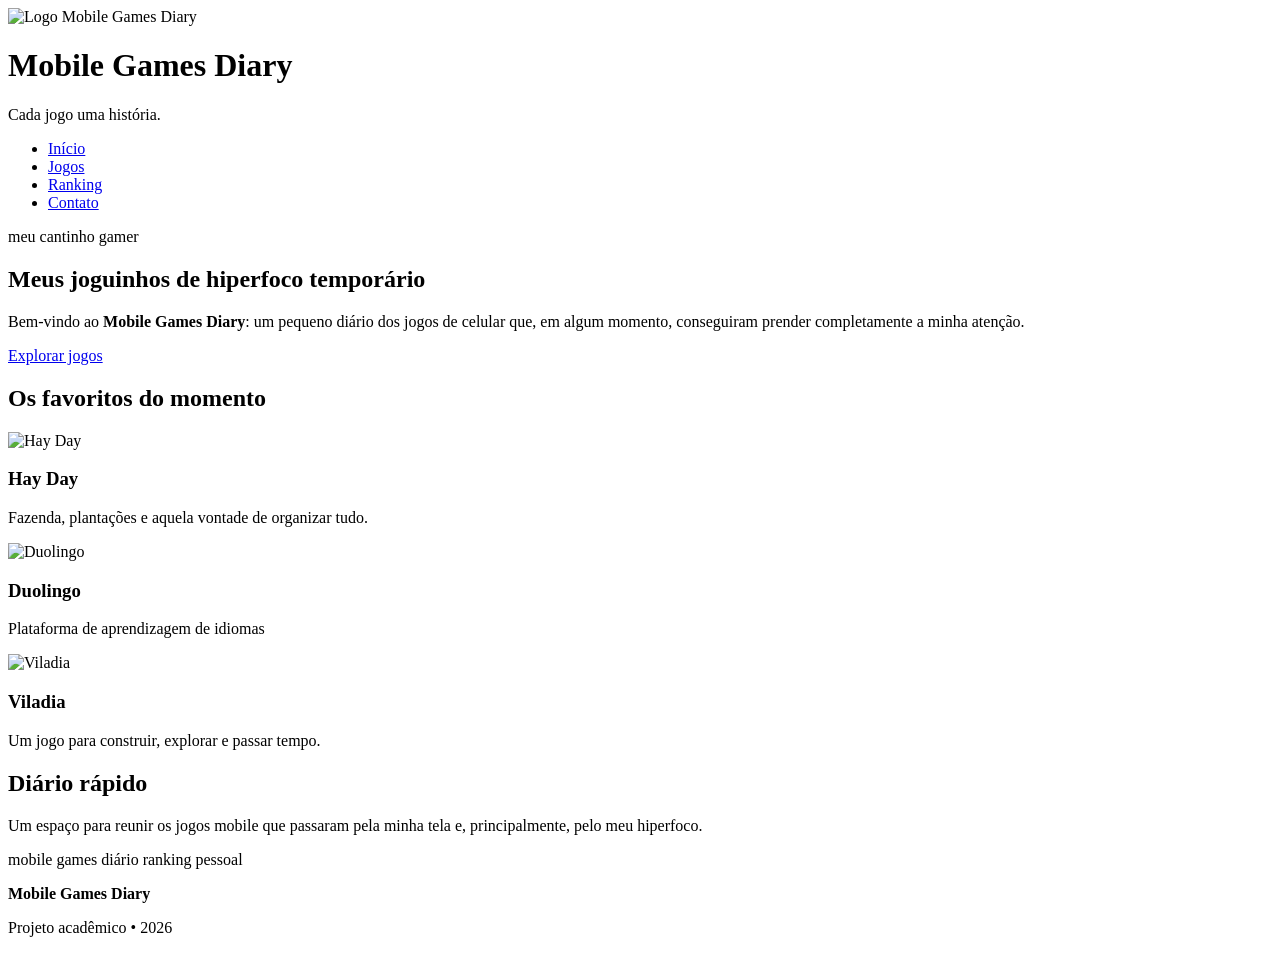
==== index.html @ 9fb66086 "Add files via upload" ====
<!DOCTYPE html>
<html lang="pt-BR">
<head>
<meta charset="UTF-8">
<meta name="viewport" content="width=device-width, initial-scale=1.0">
<title>Início | Mobile Games Diary</title>
<link rel="stylesheet" href="css/estilo.css">
</head>
<body>
<header class="header">
<div class="brand">
<img src="imagens/logo3.jpeg" alt="Logo Mobile Games Diary">
<div>
<h1>Mobile Games Diary</h1>
<p>Cada jogo uma história.</p>
</div>
</div>
</header>
<nav class="topnav">
<ul>
<li><a class="active" href="index.html">Início</a></li>
<li><a class="" href="jogos.html">Jogos</a></li>
<li><a class="" href="ranking.html">Ranking</a></li>
<li><a class="" href="contato.html">Contato</a></li>
</ul>
</nav>
<div id="conteudo">
<div class="layout">
<div class="colunaEsquerda">
<section class="section hero">
<span class="tag">meu cantinho gamer</span>
<h2>Meus joguinhos de hiperfoco temporário</h2>
<p>Bem-vindo ao <strong>Mobile Games Diary</strong>: um pequeno diário dos jogos de celular que, em algum momento, conseguiram prender completamente a minha atenção.</p>
<a class="btn" href="jogos.html">Explorar jogos</a>
</section>
<section class="article">
<h2>Os favoritos do momento</h2>
<div class="cards">
<div class="card"><img src="imagens/hay-day.jpg" alt="Hay Day"><div class="card-content"><h3>Hay Day</h3><p>Fazenda, plantações e aquela vontade de organizar tudo.</p></div></div>
<div class="card"><img src="imagens/duolinguo.webp" alt="Duolingo"><div class="card-content"><h3>Duolingo</h3><p>Plataforma de aprendizagem de idiomas</p></div></div>
<div class="card"><img src="imagens/viladia.png" alt="Viladia"><div class="card-content"><h3>Viladia</h3><p>Um jogo para construir, explorar e passar tempo.</p></div></div>
</div>
</div>
</section>
</div>
<aside class="colunaDireita">
<h2>Diário rápido</h2>
<p>Um espaço para reunir os jogos mobile que passaram pela minha tela e, principalmente, pelo meu hiperfoco.</p>
<span class="tag">mobile games</span>
<span class="tag">diário</span>
<span class="tag">ranking pessoal</span>
</aside>
</div>
</div>
<footer class="footer">
<p><strong>Mobile Games Diary</strong></p>
<p>Projeto acadêmico • 2026</p>
</footer>
</body>
</html>
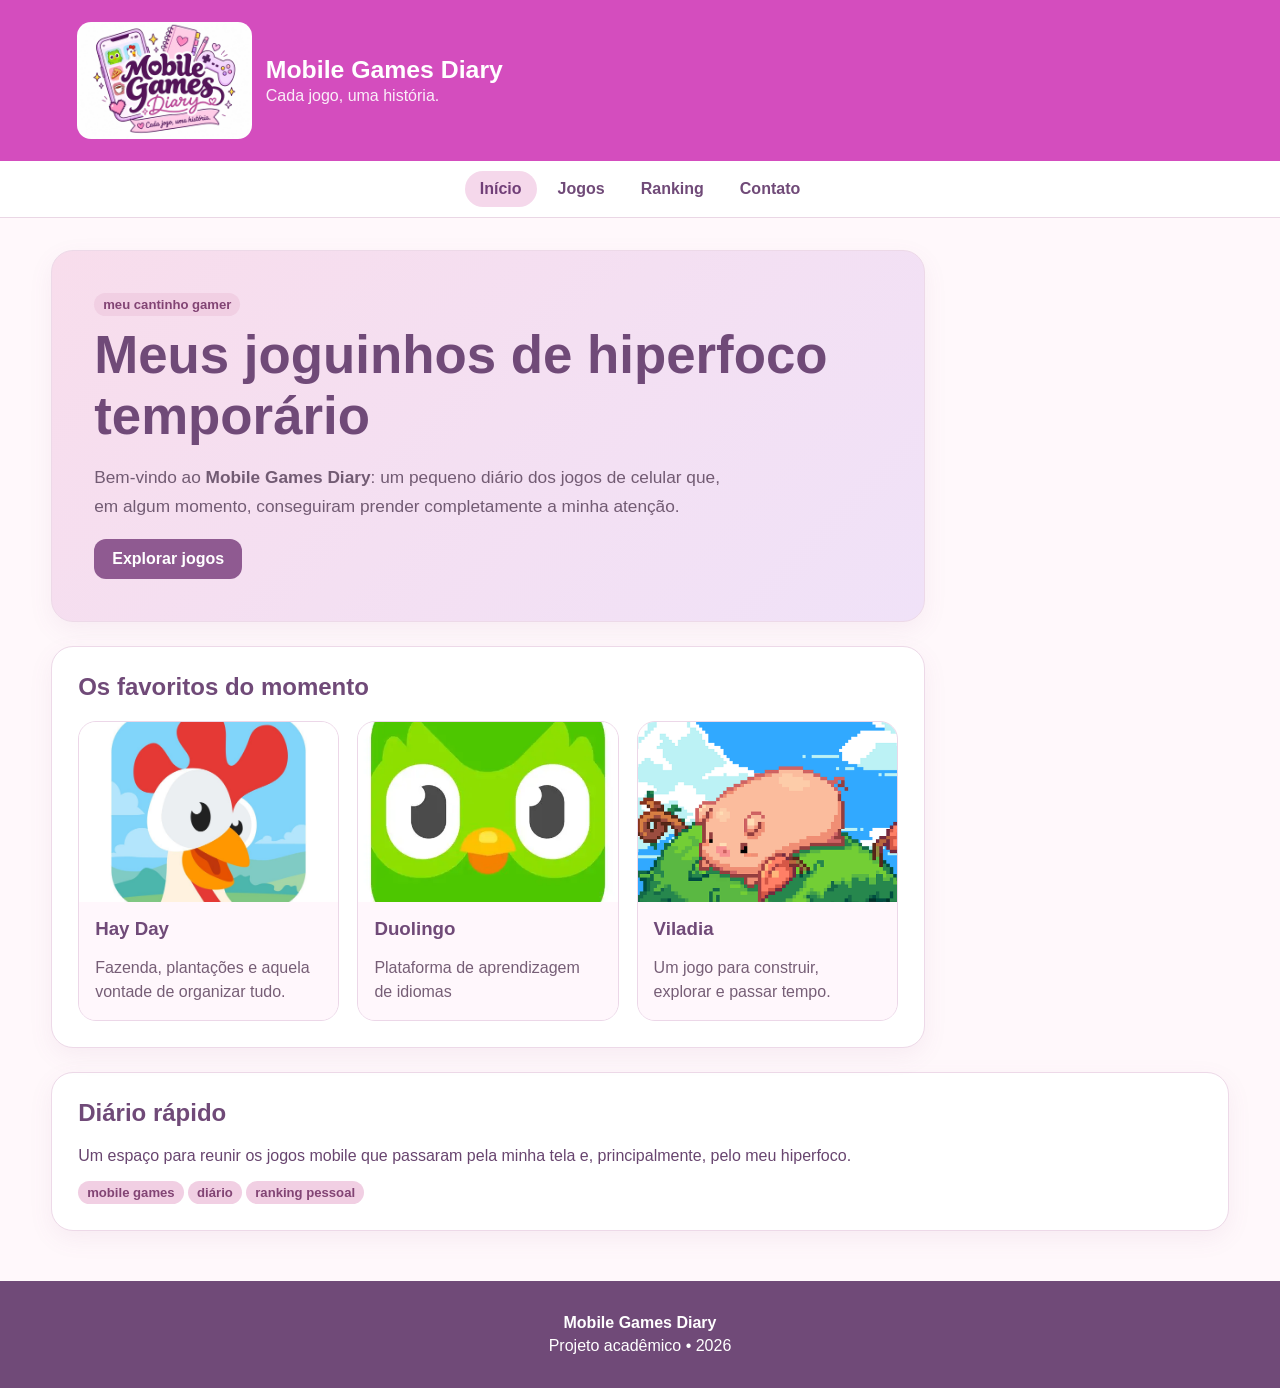
==== commit da67b6a6: "Update index.html" ====
--- a/index.html
+++ b/index.html
@@ -4,15 +4,15 @@
 <meta charset="UTF-8">
 <meta name="viewport" content="width=device-width, initial-scale=1.0">
 <title>Início | Mobile Games Diary</title>
-<link rel="stylesheet" href="css/estilo.css">
+<link rel="stylesheet" href="estilo.css">
 </head>
 <body>
 <header class="header">
 <div class="brand">
-<img src="imagens/logo3.jpeg" alt="Logo Mobile Games Diary">
+<img src="logo3.jpeg" alt="Logo Mobile Games Diary">
 <div>
 <h1>Mobile Games Diary</h1>
-<p>Cada jogo uma história.</p>
+<p>Cada jogo, uma história.</p>
 </div>
 </div>
 </header>
@@ -36,9 +36,9 @@
 <section class="article">
 <h2>Os favoritos do momento</h2>
 <div class="cards">
-<div class="card"><img src="imagens/hay-day.jpg" alt="Hay Day"><div class="card-content"><h3>Hay Day</h3><p>Fazenda, plantações e aquela vontade de organizar tudo.</p></div></div>
-<div class="card"><img src="imagens/duolinguo.webp" alt="Duolingo"><div class="card-content"><h3>Duolingo</h3><p>Plataforma de aprendizagem de idiomas</p></div></div>
-<div class="card"><img src="imagens/viladia.png" alt="Viladia"><div class="card-content"><h3>Viladia</h3><p>Um jogo para construir, explorar e passar tempo.</p></div></div>
+<div class="card"><img src="hay-day.jpg" alt="Hay Day"><div class="card-content"><h3>Hay Day</h3><p>Fazenda, plantações e aquela vontade de organizar tudo.</p></div></div>
+<div class="card"><img src="duolinguo.webp" alt="Duolingo"><div class="card-content"><h3>Duolingo</h3><p>Plataforma de aprendizagem de idiomas</p></div></div>
+<div class="card"><img src="viladia.png" alt="Viladia"><div class="card-content"><h3>Viladia</h3><p>Um jogo para construir, explorar e passar tempo.</p></div></div>
 </div>
 </div>
 </section>
@@ -57,4 +57,4 @@
 <p>Projeto acadêmico • 2026</p>
 </footer>
 </body>
-</html>+</html>
--- a/estilo.css
+++ b/estilo.css
@@ -0,0 +1,465 @@
+@import url('https://fonts.googleapis.com/css2?family=Nunito:wght@400;600;700;800&display=swap');
+
+* {
+    box-sizing: border-box;
+}
+
+html {
+    scroll-behavior: smooth;
+}
+
+body {
+    margin: 0;
+    font-family: 'Nunito', Arial, sans-serif;
+    background: #fff8fb;
+    color: #68456f;
+}
+
+.header {
+    background: #d44dbe;
+    color: white;
+    padding: 22px 6%;
+    display: flex;
+    align-items: center;
+    justify-content: space-between;
+    gap: 20px;
+}
+
+.brand {
+    display: flex;
+    align-items: center;
+    gap: 14px;
+}
+
+.brand img {
+    width: 175px;
+    height: auto;
+    border-radius: 14px;
+}
+
+.brand h1 {
+    margin: 0;
+    font-size: 1.55rem;
+}
+
+.brand p {
+    margin: 3px 0 0;
+    opacity: .9;
+}
+
+.topnav {
+    background: #ffffff;
+    border-bottom: 1px solid #ead7e5;
+    position: sticky;
+    top: 0;
+    z-index: 10;
+}
+
+.topnav ul {
+    list-style: none;
+    display: flex;
+    justify-content: center;
+    flex-wrap: wrap;
+    gap: 6px;
+    padding: 10px 5%;
+    margin: 0;
+}
+
+.topnav a {
+    display: block;
+    text-decoration: none;
+    color: #704a78;
+    font-weight: 800;
+    padding: 9px 15px;
+    border-radius: 999px;
+}
+
+.topnav a:hover,
+.topnav a.active {
+    background: #f5d8eb;
+    color: #713f78;
+}
+
+#conteudo {
+    width: min(1180px, 92%);
+    margin: 32px auto;
+}
+
+.layout {
+    display: grid;
+    grid-template-columns: minmax(0, 1fr) 280px;
+    gap: 24px;
+}
+
+.colunaEsquerda {
+    min-width: 0;
+}
+
+.section,
+.article,
+.colunaDireita {
+    background: #ffffff;
+    border: 1px solid #edd9e8;
+    border-radius: 22px;
+    padding: 26px;
+    box-shadow: 0 8px 24px rgba(151, 83, 145, 0.08);
+    margin-bottom: 24px;
+}
+
+.section h2,
+.article h2,
+.colunaDireita h2 {
+    margin-top: 0;
+    color: #704a78;
+}
+
+.hero {
+    background: linear-gradient(135deg, #f8ddec, #f0e2f8);
+    padding: 42px;
+    border-radius: 22px;
+}
+
+.hero h2 {
+    font-size: clamp(2rem, 5vw, 3.3rem);
+    margin: 8px 0;
+    color: #704a78;
+}
+
+.hero p {
+    max-width: 650px;
+    font-size: 1.08rem;
+    line-height: 1.7;
+    color: #725b73;
+}
+
+.btn {
+    display: inline-block;
+    background: #8f5a91;
+    color: white;
+    text-decoration: none;
+    font-weight: 800;
+    padding: 11px 18px;
+    border-radius: 12px;
+}
+
+.btn:hover {
+    background: #754779;
+}
+
+.cards {
+    display: grid;
+    grid-template-columns: repeat(3, 1fr);
+    gap: 18px;
+}
+
+.card {
+    overflow: hidden;
+    background: #fff7fc;
+    border: 1px solid #ecd7e8;
+    border-radius: 18px;
+    transition: transform .2s, box-shadow .2s;
+}
+
+.card:hover {
+    transform: translateY(-4px);
+    box-shadow: 0 10px 24px rgba(173, 69, 179, 0.14);
+}
+
+.card img {
+    width: 100%;
+    height: 180px;
+    display: block;
+    object-fit: cover;
+}
+
+.card-content {
+    padding: 16px;
+    background: #fff7fc;
+}
+
+.card h3 {
+    margin: 0 0 7px;
+    color: #704a78;
+}
+
+.card p {
+    line-height: 1.5;
+    margin-bottom: 0;
+    color: #765e76;
+}
+
+.card a {
+    text-decoration: none;
+    color: inherit;
+    display: block;
+}
+
+.tag {
+    display: inline-block;
+    padding: 4px 9px;
+    border-radius: 999px;
+    background: #f1cfe3;
+    color: #824474;
+    font-size: .82rem;
+    font-weight: 800;
+}
+
+.rating {
+    color: #a04f8b;
+    font-weight: 800;
+}
+
+table {
+    width: 100%;
+    border-collapse: collapse;
+    overflow: hidden;
+    border-radius: 14px;
+}
+
+th,
+td {
+    padding: 13px;
+    text-align: left;
+    border-bottom: 1px solid #eadde7;
+}
+
+th {
+    background: #e8b8da;
+    color: #633b6d;
+}
+
+tr:nth-child(even) {
+    background: #fff5fa;
+}
+
+.gallery {
+    display: grid;
+    grid-template-columns: repeat(2, 1fr);
+    gap: 18px;
+}
+
+.gallery img {
+    width: 100%;
+    border-radius: 18px;
+    border: 3px solid #e3a9d1;
+}
+
+.video {
+    position: relative;
+    padding-top: 56.25%;
+    overflow: hidden;
+    border-radius: 18px;
+    background: #eadbea;
+}
+
+.video iframe {
+    position: absolute;
+    inset: 0;
+    width: 100%;
+    height: 100%;
+    border: 0;
+}
+
+.video-jogo {
+    width: 100%;
+    max-width: 700px;
+    display: block;
+    border-radius: 18px;
+}
+
+.form-grid {
+    display: grid;
+    gap: 14px;
+}
+
+label {
+    font-weight: 800;
+    color: #704a78;
+}
+
+input,
+textarea,
+select {
+    width: 100%;
+    padding: 12px 14px;
+    margin-top: 6px;
+    border: 1px solid #d9c5d6;
+    border-radius: 12px;
+    font: inherit;
+    background: #ffffff;
+    color: #68456f;
+}
+
+textarea {
+    min-height: 130px;
+    resize: vertical;
+}
+
+button {
+    border: 0;
+    cursor: pointer;
+    background: #8f5a91;
+    color: white;
+    font: inherit;
+    font-weight: 800;
+    padding: 12px 20px;
+    border-radius: 12px;
+}
+
+.map {
+    width: 100%;
+    min-height: 300px;
+    border: 0;
+    border-radius: 18px;
+}
+
+.footer {
+    margin-top: 50px;
+    background: #704a78;
+    color: #ffffff;
+    text-align: center;
+    padding: 28px 6%;
+}
+
+.footer p {
+    margin: 5px;
+}
+
+@media (max-width: 850px) {
+
+    .header {
+        flex-direction: column;
+        text-align: center;
+        padding: 20px 5%;
+    }
+
+    .brand {
+        flex-direction: column;
+    }
+
+    .brand img {
+        width: 150px;
+    }
+
+    .layout {
+        grid-template-columns: 1fr;
+    }
+
+    .cards {
+        grid-template-columns: repeat(2, 1fr);
+    }
+
+    #conteudo {
+        width: 92%;
+    }
+
+    .hero {
+        padding: 32px;
+    }
+
+}
+
+
+
+
+@media (max-width: 560px) {
+
+    body {
+        overflow-x: hidden;
+    }
+
+    #conteudo {
+        width: 94%;
+        margin: 20px auto;
+    }
+
+    .header {
+        padding: 18px 15px;
+    }
+
+    .brand img {
+        width: 130px;
+    }
+
+    .brand h1 {
+        font-size: 1.3rem;
+    }
+
+    .brand p {
+        font-size: 0.95rem;
+    }
+
+    .topnav ul {
+        flex-direction: column;
+        align-items: stretch;
+        gap: 4px;
+        padding: 8px 15px;
+    }
+
+    .topnav a {
+        text-align: center;
+        padding: 8px 12px;
+    }
+
+    .hero {
+        padding: 25px 20px;
+    }
+
+    .hero h2 {
+        font-size: 2rem;
+    }
+
+    .hero p {
+        font-size: 1rem;
+        line-height: 1.5;
+    }
+
+    .section,
+    .article,
+    .colunaDireita {
+        padding: 18px;
+        border-radius: 18px;
+    }
+
+    .section h2,
+    .article h2,
+    .colunaDireita h2 {
+        font-size: 1.5rem;
+    }
+
+    .cards,
+    .gallery {
+        grid-template-columns: 1fr;
+    }
+
+    .card img {
+        height: auto;
+        max-height: 220px;
+    }
+
+    .gallery img {
+        width: 100%;
+    }
+
+    .video-jogo {
+        width: 100%;
+    }
+
+    table {
+        display: block;
+        width: 100%;
+        overflow-x: auto;
+        font-size: 0.85rem;
+    }
+
+    input,
+    textarea,
+    select {
+        width: 100%;
+        max-width: 100%;
+    }
+
+    .footer {
+        padding: 24px 15px;
+    }
+}
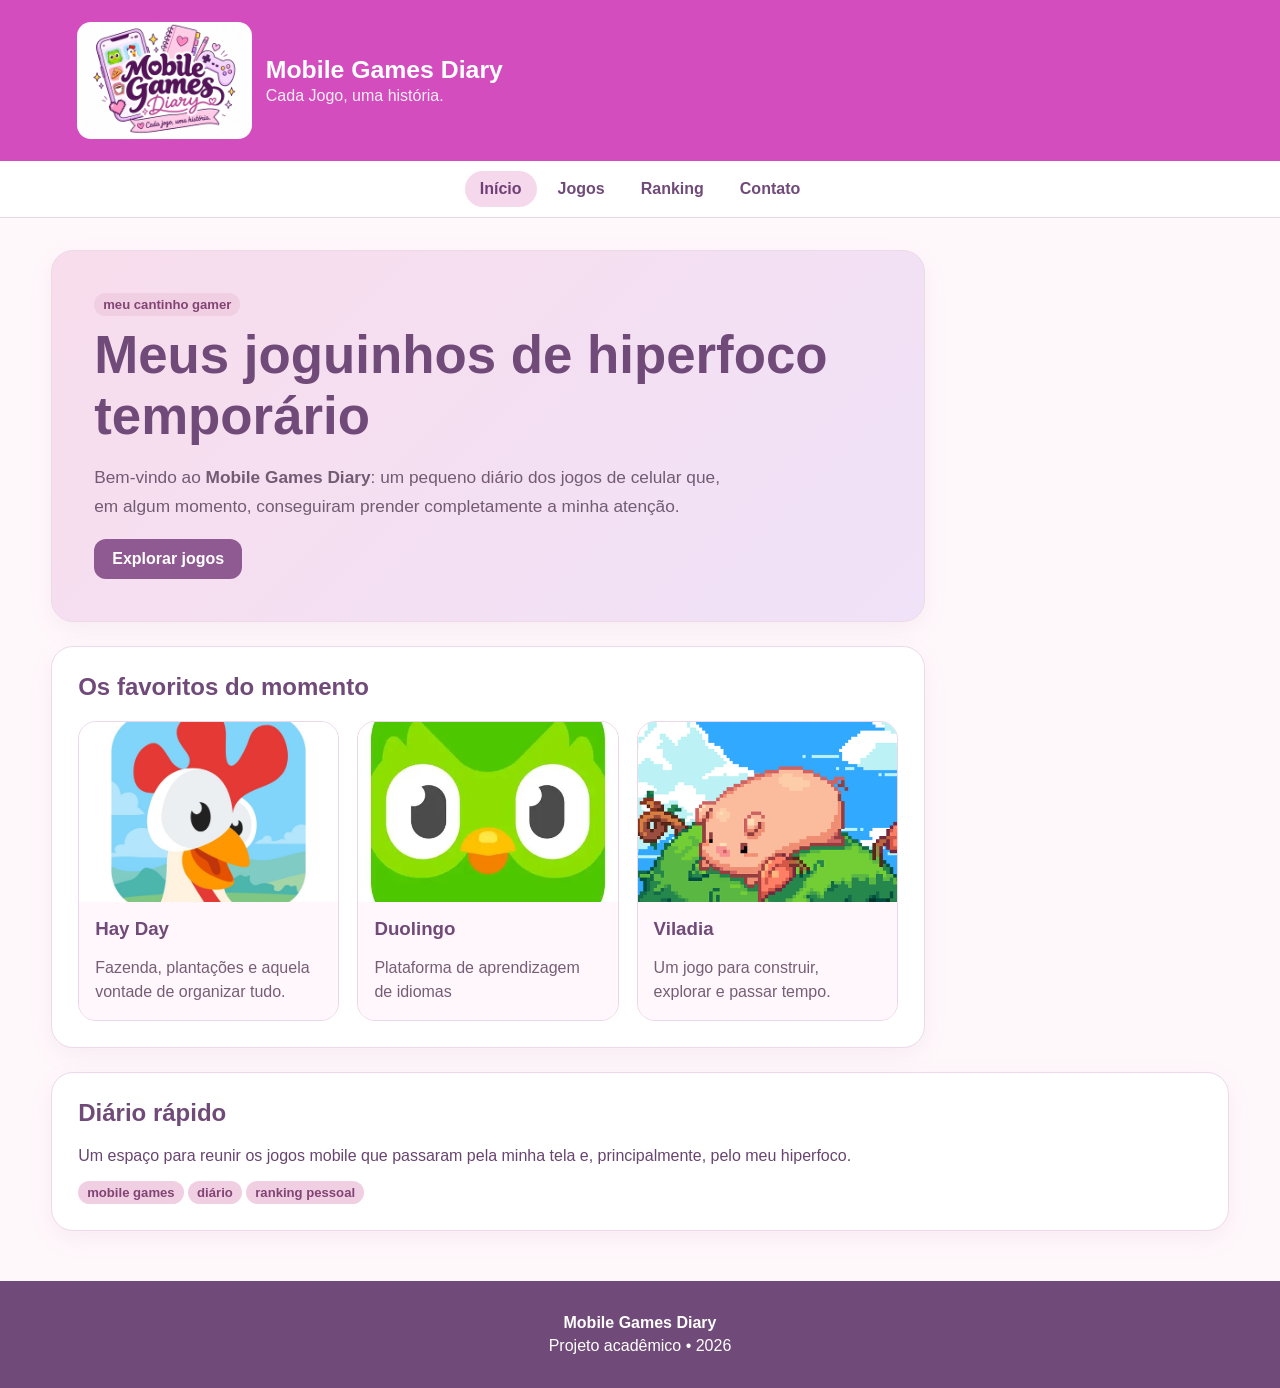
==== commit ee674072: "Update index.html" ====
--- a/index.html
+++ b/index.html
@@ -12,7 +12,7 @@
 <img src="logo3.jpeg" alt="Logo Mobile Games Diary">
 <div>
 <h1>Mobile Games Diary</h1>
-<p>Cada jogo, uma história.</p>
+<p>Cada Jogo, uma história.</p>
 </div>
 </div>
 </header>
